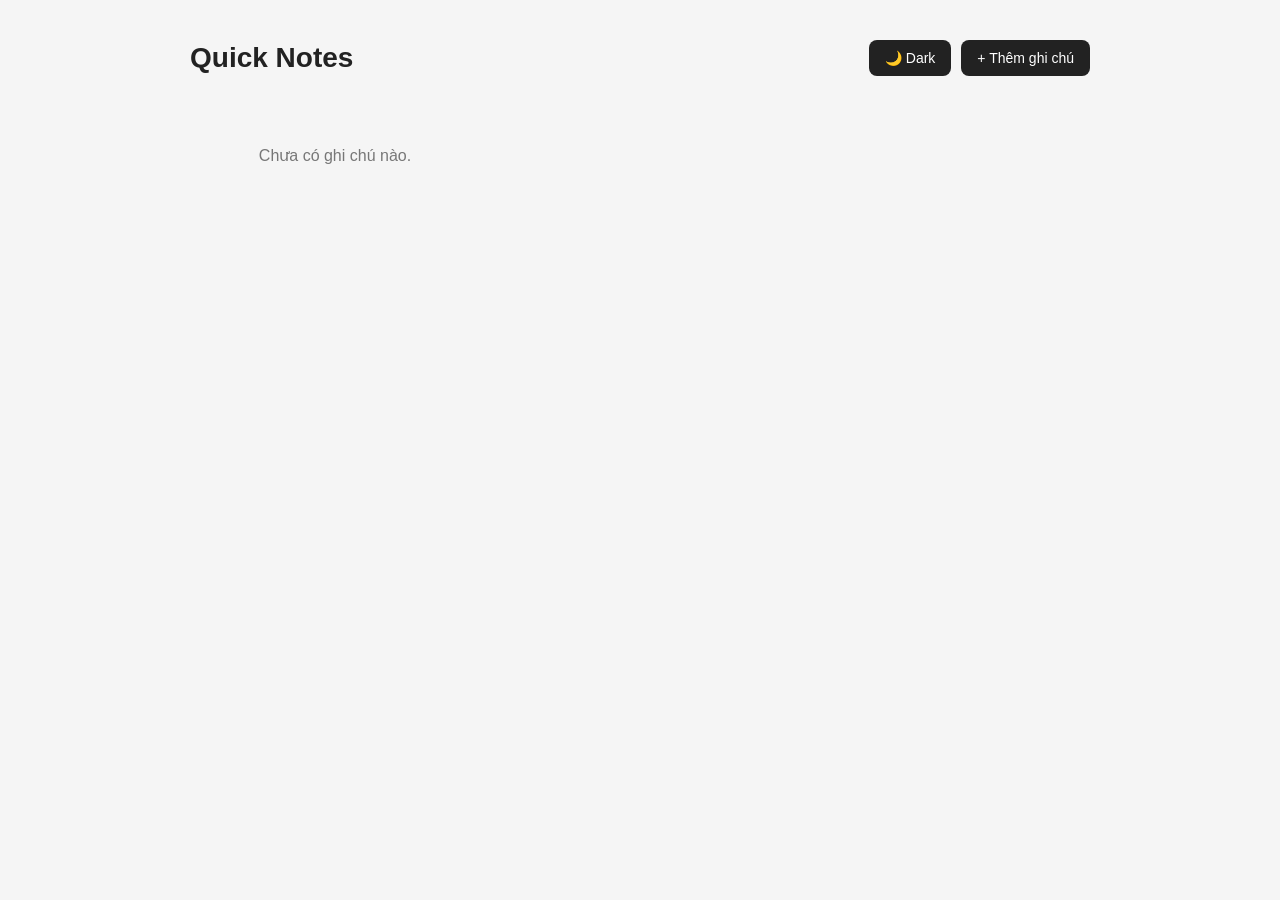
==== index.html @ d5aa67bb "hello" ====
<!DOCTYPE html>
<html lang="vi">
<head>
<meta charset="UTF-8">
<meta name="viewport" content="width=device-width, initial-scale=1.0">
<title>Quick Notes</title>
<style>
:root{
  --bg:#f5f5f5; --card:#fff; --text:#222; --muted:#777; --border:#ddd; --btn:#222; --btnText:#fff;
}
body.dark{
  --bg:#181818; --card:#242424; --text:#f5f5f5; --muted:#aaa; --border:#444; --btn:#eee; --btnText:#222;
}
*{box-sizing:border-box}
body{margin:0;font-family:Arial,sans-serif;background:var(--bg);color:var(--text);transition:.25s}
.container{width:90%;max-width:900px;margin:40px auto}
header{display:flex;justify-content:space-between;align-items:center;margin-bottom:30px}
h1{margin:0;font-size:28px}
.header-buttons{display:flex;gap:10px}
button{border:0;cursor:pointer;padding:10px 16px;border-radius:8px;background:var(--btn);color:var(--btnText);font-size:14px}
button:hover{opacity:.85}
.note-form{display:none;background:var(--card);padding:20px;margin-bottom:25px;border-radius:10px;border:1px solid var(--border)}
.note-form.active{display:block}
input,textarea{width:100%;padding:12px;margin-bottom:12px;border-radius:6px;border:1px solid var(--border);background:var(--card);color:var(--text);font-size:15px}
textarea{min-height:120px;resize:vertical}
.notes-container{display:grid;grid-template-columns:repeat(auto-fill,minmax(250px,1fr));gap:15px}
.note-card{background:var(--card);padding:18px;border-radius:10px;border:1px solid var(--border)}
.note-card h3{margin-top:0;margin-bottom:10px}
.note-card p{color:var(--muted);white-space:pre-wrap;word-break:break-word}
.note-date{display:block;font-size:12px;color:var(--muted);margin-top:15px}
.delete-btn{margin-top:15px;background:#d9534f;color:#fff}
.empty-message{text-align:center;color:var(--muted);padding:40px}
@media(max-width:600px){
  header{align-items:flex-start;gap:15px}
  .header-buttons{flex-direction:column}
  .notes-container{grid-template-columns:1fr}
}
</style>
</head>
<body>
<div class="container">
  <header>
    <h1>Quick Notes</h1>
    <div class="header-buttons">
      <button id="themeBtn">🌙 Dark</button>
      <button id="addNoteBtn">+ Thêm ghi chú</button>
    </div>
  </header>

  <div class="note-form" id="noteForm">
    <input type="text" id="noteTitle" placeholder="Tiêu đề...">
    <textarea id="noteContent" placeholder="Nội dung ghi chú..."></textarea>
    <button id="saveNoteBtn">Lưu ghi chú</button>
  </div>

  <div class="notes-container" id="notesContainer"></div>
</div>

<script>
const addNoteBtn=document.getElementById("addNoteBtn");
const noteForm=document.getElementById("noteForm");
const noteTitle=document.getElementById("noteTitle");
const noteContent=document.getElementById("noteContent");
const saveNoteBtn=document.getElementById("saveNoteBtn");
const notesContainer=document.getElementById("notesContainer");
const themeBtn=document.getElementById("themeBtn");

let notes=JSON.parse(localStorage.getItem("notes"))||[];

addNoteBtn.addEventListener("click",()=>{
  noteForm.classList.toggle("active");
  if(noteForm.classList.contains("active")) noteTitle.focus();
});

saveNoteBtn.addEventListener("click",()=>{
  const title=noteTitle.value.trim();
  const content=noteContent.value.trim();
  if(title==="" && content===""){alert("Vui lòng nhập nội dung ghi chú!");return;}

  notes.unshift({
    id:Date.now(),
    title:title||"Không có tiêu đề",
    content,
    createdAt:new Date().toLocaleString("vi-VN")
  });

  saveNotes();
  renderNotes();
  noteTitle.value="";
  noteContent.value="";
  noteForm.classList.remove("active");
});

function saveNotes(){
  localStorage.setItem("notes",JSON.stringify(notes));
}

function escapeHTML(text){
  const div=document.createElement("div");
  div.textContent=text;
  return div.innerHTML;
}

function deleteNote(id){
  if(!confirm("Bạn có chắc muốn xóa ghi chú này?")) return;
  notes=notes.filter(n=>n.id!==id);
  saveNotes();
  renderNotes();
}

function renderNotes(){
  notesContainer.innerHTML="";
  if(notes.length===0){
    notesContainer.innerHTML='<div class="empty-message">Chưa có ghi chú nào.</div>';
    return;
  }

  notes.forEach(note=>{
    const card=document.createElement("div");
    card.className="note-card";
    card.innerHTML=`
      <h3>${escapeHTML(note.title)}</h3>
      <p>${escapeHTML(note.content)}</p>
      <span class="note-date">${note.createdAt}</span>
      <button class="delete-btn" onclick="deleteNote(${note.id})">Xóa</button>
    `;
    notesContainer.appendChild(card);
  });
}

if(localStorage.getItem("theme")==="dark"){
  document.body.classList.add("dark");
  themeBtn.textContent="☀️ Light";
}

themeBtn.addEventListener("click",()=>{
  document.body.classList.toggle("dark");
  const isDark=document.body.classList.contains("dark");
  themeBtn.textContent=isDark?"☀️ Light":"🌙 Dark";
  localStorage.setItem("theme",isDark?"dark":"light");
});

renderNotes();
</script>
</body>
</html>
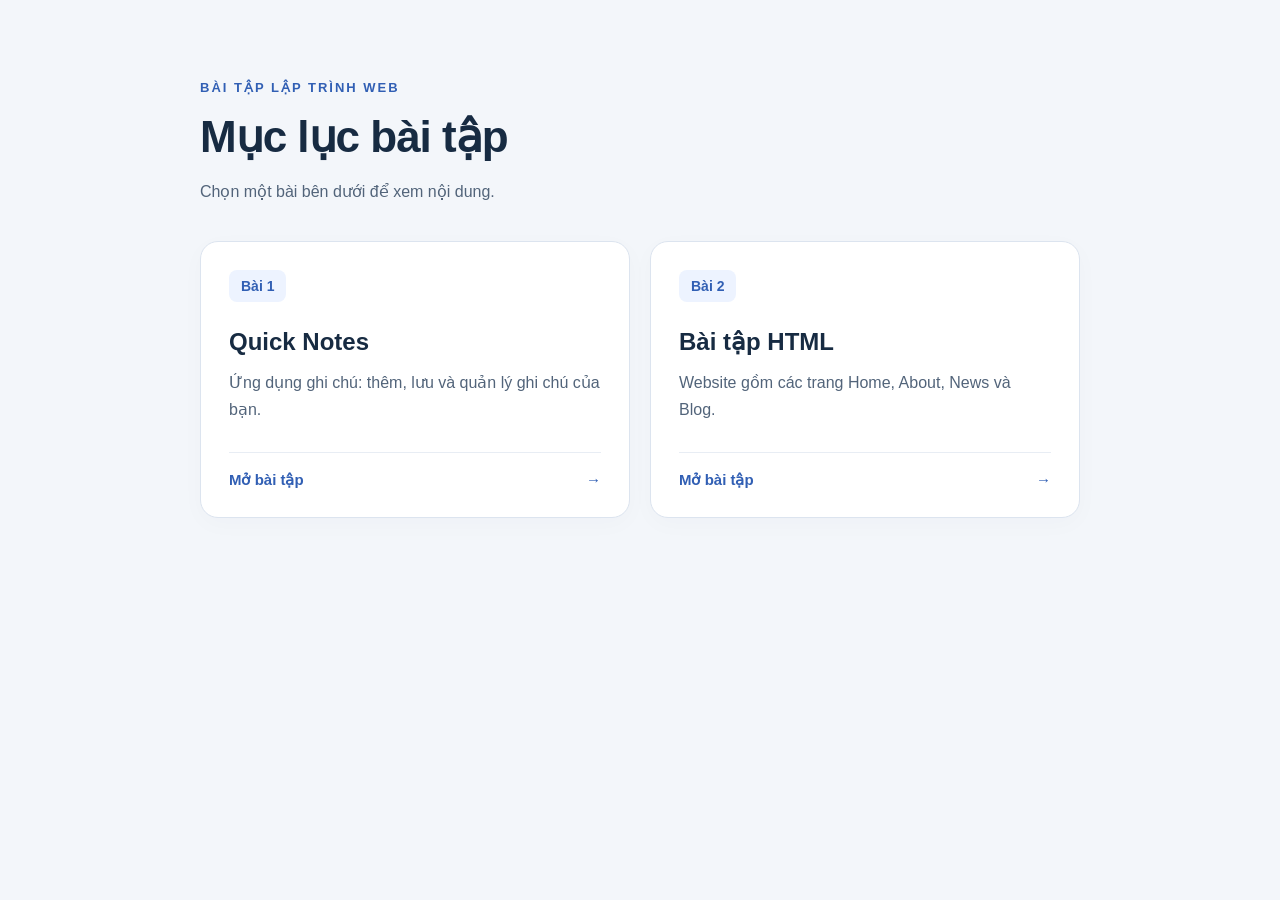
==== commit cef58b46: "feat: homepage" ====
--- a/index.html
+++ b/index.html
@@ -1,146 +1,127 @@
 <!DOCTYPE html>
 <html lang="vi">
 <head>
-<meta charset="UTF-8">
-<meta name="viewport" content="width=device-width, initial-scale=1.0">
-<title>Quick Notes</title>
-<style>
-:root{
-  --bg:#f5f5f5; --card:#fff; --text:#222; --muted:#777; --border:#ddd; --btn:#222; --btnText:#fff;
-}
-body.dark{
-  --bg:#181818; --card:#242424; --text:#f5f5f5; --muted:#aaa; --border:#444; --btn:#eee; --btnText:#222;
-}
-*{box-sizing:border-box}
-body{margin:0;font-family:Arial,sans-serif;background:var(--bg);color:var(--text);transition:.25s}
-.container{width:90%;max-width:900px;margin:40px auto}
-header{display:flex;justify-content:space-between;align-items:center;margin-bottom:30px}
-h1{margin:0;font-size:28px}
-.header-buttons{display:flex;gap:10px}
-button{border:0;cursor:pointer;padding:10px 16px;border-radius:8px;background:var(--btn);color:var(--btnText);font-size:14px}
-button:hover{opacity:.85}
-.note-form{display:none;background:var(--card);padding:20px;margin-bottom:25px;border-radius:10px;border:1px solid var(--border)}
-.note-form.active{display:block}
-input,textarea{width:100%;padding:12px;margin-bottom:12px;border-radius:6px;border:1px solid var(--border);background:var(--card);color:var(--text);font-size:15px}
-textarea{min-height:120px;resize:vertical}
-.notes-container{display:grid;grid-template-columns:repeat(auto-fill,minmax(250px,1fr));gap:15px}
-.note-card{background:var(--card);padding:18px;border-radius:10px;border:1px solid var(--border)}
-.note-card h3{margin-top:0;margin-bottom:10px}
-.note-card p{color:var(--muted);white-space:pre-wrap;word-break:break-word}
-.note-date{display:block;font-size:12px;color:var(--muted);margin-top:15px}
-.delete-btn{margin-top:15px;background:#d9534f;color:#fff}
-.empty-message{text-align:center;color:var(--muted);padding:40px}
-@media(max-width:600px){
-  header{align-items:flex-start;gap:15px}
-  .header-buttons{flex-direction:column}
-  .notes-container{grid-template-columns:1fr}
-}
-</style>
+  <meta charset="UTF-8">
+  <meta name="viewport" content="width=device-width, initial-scale=1.0">
+  <title>Mục lục bài tập Web</title>
+  <style>
+    :root {
+      color-scheme: light;
+      font-family: Arial, sans-serif;
+      color: #172b42;
+      background: #f3f6fa;
+    }
+    * { box-sizing: border-box; }
+    body { margin: 0; }
+    main {
+      width: min(100% - 40px, 880px);
+      margin: 80px auto;
+    }
+    header { margin-bottom: 36px; }
+    .eyebrow {
+      margin: 0 0 16px;
+      color: #315fb4;
+      font-size: 13px;
+      font-weight: 700;
+      letter-spacing: 2px;
+      text-transform: uppercase;
+    }
+    h1 {
+      margin: 0 0 14px;
+      font-size: clamp(30px, 5vw, 44px);
+      line-height: 1.2;
+      letter-spacing: -1px;
+    }
+    .intro { margin: 0; color: #52647a; line-height: 1.7; }
+    .lessons {
+      display: grid;
+      grid-template-columns: repeat(2, minmax(0, 1fr));
+      gap: 20px;
+      margin: 0;
+      padding: 0;
+      list-style: none;
+    }
+    .lesson {
+      display: flex;
+      flex-direction: column;
+      height: 100%;
+      padding: 28px;
+      color: inherit;
+      text-decoration: none;
+      background: #fff;
+      border: 1px solid #dce4ef;
+      border-radius: 18px;
+      box-shadow: 0 6px 24px #172b4206;
+      transition: border-color .2s, box-shadow .2s;
+    }
+    .lesson:hover {
+      border-color: #315fb4;
+      box-shadow: 0 10px 28px #172b4210;
+    }
+    .lesson:focus-visible {
+      outline: 3px solid #315fb4;
+      outline-offset: 5px;
+    }
+    .lesson-number {
+      align-self: flex-start;
+      margin-bottom: 24px;
+      padding: 8px 12px;
+      color: #315fb4;
+      background: #edf3ff;
+      border-radius: 8px;
+      font-size: 14px;
+      font-weight: 700;
+    }
+    h2 { margin: 0 0 12px; font-size: 24px; line-height: 1.3; }
+    .description { margin: 0 0 28px; color: #52647a; line-height: 1.7; }
+    .open {
+      display: flex;
+      justify-content: space-between;
+      gap: 16px;
+      margin-top: auto;
+      padding-top: 18px;
+      border-top: 1px solid #e8edf4;
+      color: #315fb4;
+      font-size: 15px;
+      font-weight: 700;
+    }
+    @media (max-width: 600px) {
+      main { margin: 40px auto; }
+      .lessons { grid-template-columns: 1fr; }
+      .lesson { padding: 24px; }
+    }
+    @media (prefers-reduced-motion: reduce) {
+      .lesson { transition: none; }
+    }
+  </style>
 </head>
 <body>
-<div class="container">
-  <header>
-    <h1>Quick Notes</h1>
-    <div class="header-buttons">
-      <button id="themeBtn">🌙 Dark</button>
-      <button id="addNoteBtn">+ Thêm ghi chú</button>
-    </div>
-  </header>
-
-  <div class="note-form" id="noteForm">
-    <input type="text" id="noteTitle" placeholder="Tiêu đề...">
-    <textarea id="noteContent" placeholder="Nội dung ghi chú..."></textarea>
-    <button id="saveNoteBtn">Lưu ghi chú</button>
-  </div>
-
-  <div class="notes-container" id="notesContainer"></div>
-</div>
-
-<script>
-const addNoteBtn=document.getElementById("addNoteBtn");
-const noteForm=document.getElementById("noteForm");
-const noteTitle=document.getElementById("noteTitle");
-const noteContent=document.getElementById("noteContent");
-const saveNoteBtn=document.getElementById("saveNoteBtn");
-const notesContainer=document.getElementById("notesContainer");
-const themeBtn=document.getElementById("themeBtn");
-
-let notes=JSON.parse(localStorage.getItem("notes"))||[];
-
-addNoteBtn.addEventListener("click",()=>{
-  noteForm.classList.toggle("active");
-  if(noteForm.classList.contains("active")) noteTitle.focus();
-});
-
-saveNoteBtn.addEventListener("click",()=>{
-  const title=noteTitle.value.trim();
-  const content=noteContent.value.trim();
-  if(title==="" && content===""){alert("Vui lòng nhập nội dung ghi chú!");return;}
-
-  notes.unshift({
-    id:Date.now(),
-    title:title||"Không có tiêu đề",
-    content,
-    createdAt:new Date().toLocaleString("vi-VN")
-  });
-
-  saveNotes();
-  renderNotes();
-  noteTitle.value="";
-  noteContent.value="";
-  noteForm.classList.remove("active");
-});
-
-function saveNotes(){
-  localStorage.setItem("notes",JSON.stringify(notes));
-}
-
-function escapeHTML(text){
-  const div=document.createElement("div");
-  div.textContent=text;
-  return div.innerHTML;
-}
-
-function deleteNote(id){
-  if(!confirm("Bạn có chắc muốn xóa ghi chú này?")) return;
-  notes=notes.filter(n=>n.id!==id);
-  saveNotes();
-  renderNotes();
-}
-
-function renderNotes(){
-  notesContainer.innerHTML="";
-  if(notes.length===0){
-    notesContainer.innerHTML='<div class="empty-message">Chưa có ghi chú nào.</div>';
-    return;
-  }
-
-  notes.forEach(note=>{
-    const card=document.createElement("div");
-    card.className="note-card";
-    card.innerHTML=`
-      <h3>${escapeHTML(note.title)}</h3>
-      <p>${escapeHTML(note.content)}</p>
-      <span class="note-date">${note.createdAt}</span>
-      <button class="delete-btn" onclick="deleteNote(${note.id})">Xóa</button>
-    `;
-    notesContainer.appendChild(card);
-  });
-}
-
-if(localStorage.getItem("theme")==="dark"){
-  document.body.classList.add("dark");
-  themeBtn.textContent="☀️ Light";
-}
-
-themeBtn.addEventListener("click",()=>{
-  document.body.classList.toggle("dark");
-  const isDark=document.body.classList.contains("dark");
-  themeBtn.textContent=isDark?"☀️ Light":"🌙 Dark";
-  localStorage.setItem("theme",isDark?"dark":"light");
-});
-
-renderNotes();
-</script>
+  <main>
+    <header>
+      <p class="eyebrow">Bài tập lập trình Web</p>
+      <h1>Mục lục bài tập</h1>
+      <p class="intro">Chọn một bài bên dưới để xem nội dung.</p>
+    </header>
+    <nav aria-label="Danh sách bài tập">
+      <ol class="lessons">
+        <li>
+          <a class="lesson" href="./b1/index.html">
+            <span class="lesson-number">Bài 1</span>
+            <h2>Quick Notes</h2>
+            <p class="description">Ứng dụng ghi chú: thêm, lưu và quản lý ghi chú của bạn.</p>
+            <span class="open">Mở bài tập <span aria-hidden="true">→</span></span>
+          </a>
+        </li>
+        <li>
+          <a class="lesson" href="./baitapHTML/index.html">
+            <span class="lesson-number">Bài 2</span>
+            <h2>Bài tập HTML</h2>
+            <p class="description">Website gồm các trang Home, About, News và Blog.</p>
+            <span class="open">Mở bài tập <span aria-hidden="true">→</span></span>
+          </a>
+        </li>
+      </ol>
+    </nav>
+  </main>
 </body>
-</html>+</html>
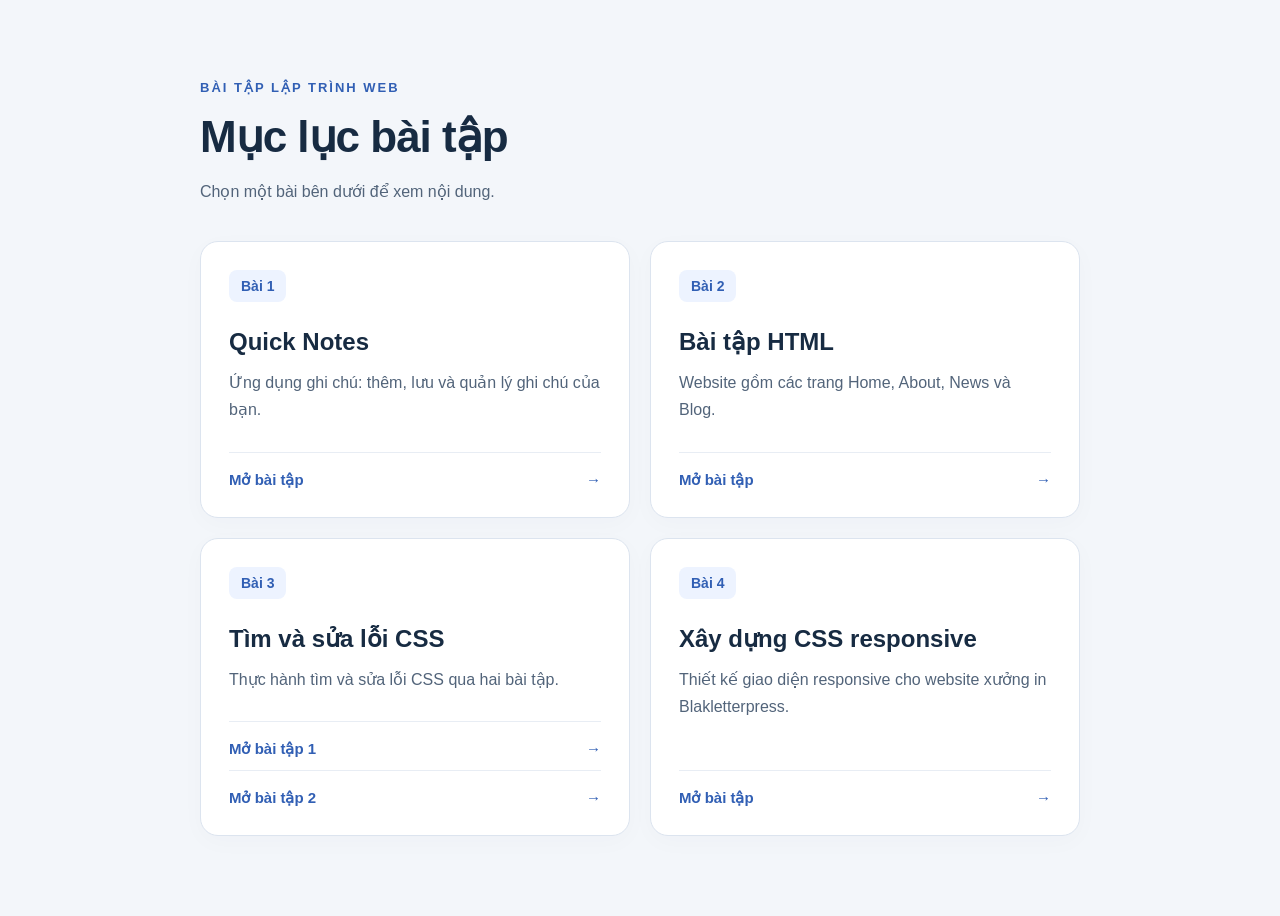
==== commit ab5460c4: "feat: update contents table" ====
--- a/index.html
+++ b/index.html
@@ -85,6 +85,13 @@
       font-size: 15px;
       font-weight: 700;
     }
+    a.open { text-decoration: none; }
+    a.open:hover { text-decoration: underline; }
+    a.open:focus-visible {
+      outline: 3px solid #315fb4;
+      outline-offset: 5px;
+    }
+    .open + .open { margin-top: 12px; }
     @media (max-width: 600px) {
       main { margin: 40px auto; }
       .lessons { grid-template-columns: 1fr; }
@@ -120,6 +127,23 @@
             <span class="open">Mở bài tập <span aria-hidden="true">→</span></span>
           </a>
         </li>
+        <li>
+          <div class="lesson">
+            <span class="lesson-number">Bài 3</span>
+            <h2>Tìm và sửa lỗi CSS</h2>
+            <p class="description">Thực hành tìm và sửa lỗi CSS qua hai bài tập.</p>
+            <a class="open" href="./b3/Bai-tap-1-Tim-va-sua-loi-CSS/trang.html">Mở bài tập 1 <span aria-hidden="true">→</span></a>
+            <a class="open" href="./b3/Bai-tap-2-Tim-va-sua-loi-CSS/trang.html">Mở bài tập 2 <span aria-hidden="true">→</span></a>
+          </div>
+        </li>
+        <li>
+          <a class="lesson" href="./b4/trang-goc.html">
+            <span class="lesson-number">Bài 4</span>
+            <h2>Xây dựng CSS responsive</h2>
+            <p class="description">Thiết kế giao diện responsive cho website xưởng in Blakletterpress.</p>
+            <span class="open">Mở bài tập <span aria-hidden="true">→</span></span>
+          </a>
+        </li>
       </ol>
     </nav>
   </main>
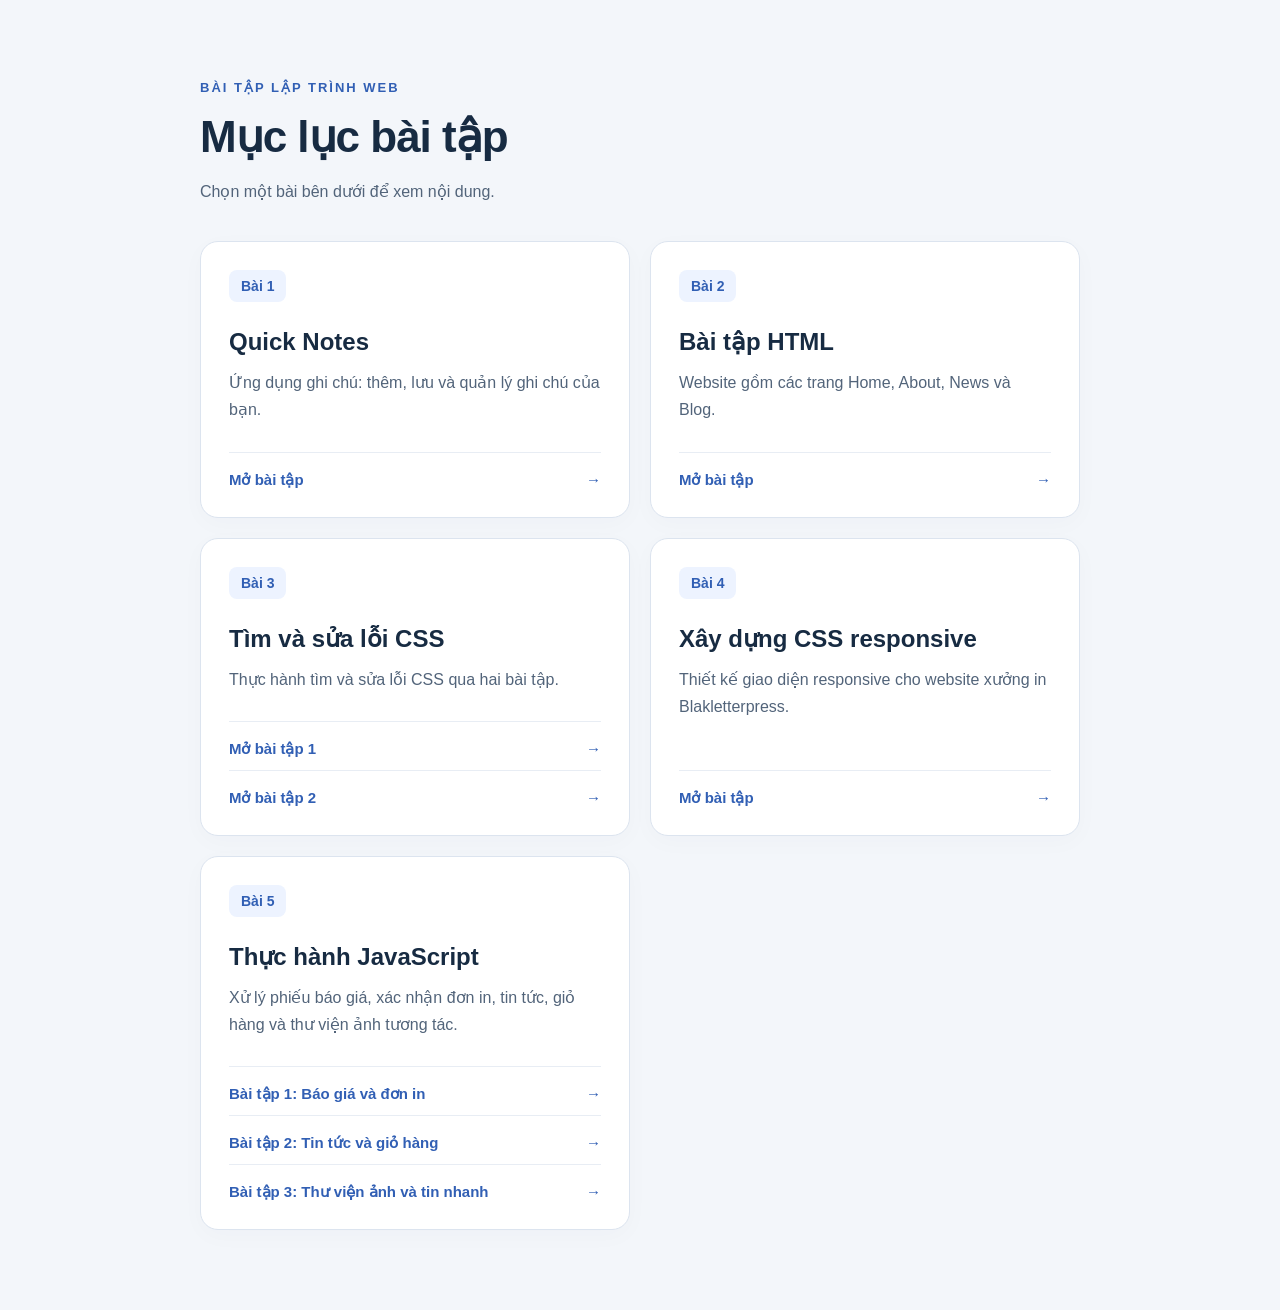
==== commit 4c5326cc: "feat: update content-table" ====
--- a/index.html
+++ b/index.html
@@ -144,6 +144,16 @@
             <span class="open">Mở bài tập <span aria-hidden="true">→</span></span>
           </a>
         </li>
+        <li>
+          <div class="lesson">
+            <span class="lesson-number">Bài 5</span>
+            <h2>Thực hành JavaScript</h2>
+            <p class="description">Xử lý phiếu báo giá, xác nhận đơn in, tin tức, giỏ hàng và thư viện ảnh tương tác.</p>
+            <a class="open" href="./b5/Bai%20tap%201%20-%20JS%20phieu%20bao%20gia%20va%20xac%20nhan%20don%20in/index.html">Bài tập 1: Báo giá và đơn in <span aria-hidden="true">→</span></a>
+            <a class="open" href="./b5/Bai%20tap%202%20-%20JS%20tin%20tuc%20va%20gio%20hang/index.html">Bài tập 2: Tin tức và giỏ hàng <span aria-hidden="true">→</span></a>
+            <a class="open" href="./b5/Bai%20tap%203%20-%20JS%20thu%20vien%20anh%20va%20tin%20nhanh/index.html">Bài tập 3: Thư viện ảnh và tin nhanh <span aria-hidden="true">→</span></a>
+          </div>
+        </li>
       </ol>
     </nav>
   </main>
